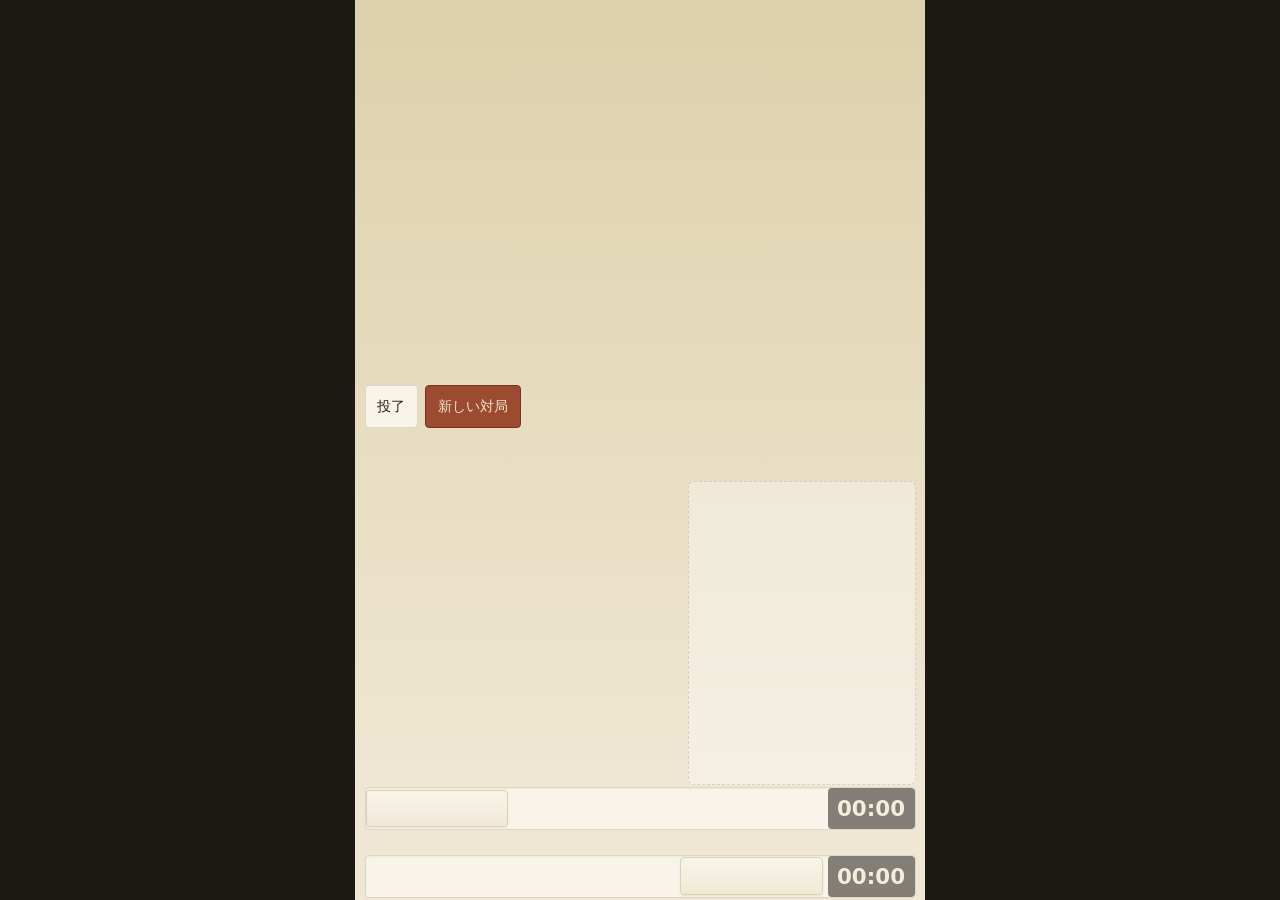
==== web/index.html @ 3ec2415a "Add files via upload" ====
<!DOCTYPE html>
<html lang="ja">
<head>
  <meta charset="UTF-8">
  <meta name="viewport" content="width=device-width, initial-scale=1.0, maximum-scale=1.0, user-scalable=no, viewport-fit=cover">
  <title>Character Shogi AI</title>
  <link rel="stylesheet" href="./css/app.css">
  <link rel="stylesheet" href="./css/vendor-player-info.css">
  <link rel="stylesheet" href="./css/vendor-board.css">
</head>
<body>
  <div id="app-frame">
    <!-- 対戦相手の帯: 右上にキャラ（表情差分）。左は将来の吹き出し・メッセージ欄 -->
    <div id="stage-band" class="stage-band">
      <div class="stage-panel">
        <div id="status-line" class="status-line"></div>
        <div id="status-sub" class="status-sub"></div>
        <div class="stage-controls">
          <button id="btn-resign" class="stage-btn" type="button">投了</button>
          <button id="btn-new" class="stage-btn stage-btn--primary" type="button">新しい対局</button>
        </div>
      </div>
      <div id="character-slot" class="character-slot" data-expression="normal">
        <span class="character-slot-label"></span>
      </div>
    </div>
    <!-- 対戦相手: 名前・持ち駒・経過時間（右上） -->
    <div class="player-info player-info--opponent">
      <div class="player-info-box">
        <span id="opponent-label" class="player-label"></span>
        <span id="opponent-name" class="player-name"></span>
      </div>
      <div id="opponent-hand" class="hand-pieces-container"></div>
      <div id="opponent-clock" class="player-clock" aria-label="対戦相手の経過時間">00:00</div>
    </div>
    <div id="board" class="board-container"></div>
    <!-- 自分: 持ち駒・名前・経過時間（右下） -->
    <div class="player-info player-info--self">
      <div id="self-hand" class="hand-pieces-container"></div>
      <div class="player-info-box">
        <span id="self-label" class="player-label"></span>
        <span id="self-name" class="player-name"></span>
      </div>
      <div id="self-clock" class="player-clock" aria-label="自分の経過時間">00:00</div>
    </div>
  </div>
  <script type="module" src="./js/main.js"></script>
</body>
</html>
---- web/css/app.css ----
/* Character Shogi AI — web 版の外枠・独自部品（盤・持ち駒の見た目は vendor-*.css の流用） */
:root {
  /* 色は shogi-kifu-narabe css/style.css のデザイン変数（vendor-*.css が参照する） */
  --paper:        #efe7d2;
  --paper-deep:   #ddd0ac;
  --surface:      #f8f4e9;
  --surface-2:    #f0e9d6;
  --sumi:         #231f18;
  --sumi-soft:    #6b6252;
  --sumi-line:    rgba(35,31,24,0.14);
  --bengara:      #9c4a30;
  --bengara-deep: #723420;
  /* 対戦相手の帯（キャラ置き場）の高さ。layout.js が実測して盤の大きさを決める */
  --stage-h: clamp(5.5rem, 15dvh, 9rem);
}
* { margin: 0; padding: 0; box-sizing: border-box; -webkit-tap-highlight-color: transparent; }
html { font-size: clamp(14px, 3.6vmin + 4px, 19px); }
html, body { width: 100%; height: 100%; overflow: hidden; background: #1c1814; color: var(--sumi); font-family: system-ui, -apple-system, "Hiragino Sans", "Yu Gothic", sans-serif; }
body { display: flex; justify-content: center; touch-action: manipulation; -webkit-user-select: none; user-select: none; -webkit-touch-callout: none; }
#app-frame {
  width: 100%; max-width: 30rem; height: 100dvh; display: flex; flex-direction: column;
  padding-top: env(safe-area-inset-top, 0px); padding-bottom: env(safe-area-inset-bottom, 0px);
  background: var(--paper);
}
.stage-band { flex: 1 1 var(--stage-h); min-height: var(--stage-h); display: flex; justify-content: space-between; align-items: flex-end; padding: 0 0.5rem; background: linear-gradient(180deg, var(--paper-deep), var(--paper)); }
.stage-panel { flex: 1; min-width: 0; align-self: center; display: flex; flex-direction: column; gap: 0.25rem; padding-right: 0.5rem; }
.status-line { font-size: 1rem; font-weight: 700; line-height: 1.3; color: var(--sumi); overflow-wrap: anywhere; }
.status-line--alert { color: var(--bengara-deep); }
.status-sub { min-height: 1.1em; font-size: 0.75rem; line-height: 1.3; color: var(--sumi-soft); overflow-wrap: anywhere; }
.stage-controls { display: flex; flex-wrap: wrap; gap: 0.375rem; margin-top: 0.125rem; }
.stage-btn { min-height: 2.25rem; padding: 0 0.625rem; white-space: nowrap; font: inherit; font-size: 0.75rem; color: var(--sumi); background: var(--surface); border: 1px solid var(--sumi-line); border-radius: 4px; cursor: pointer; touch-action: manipulation; }
.stage-btn:active { background: var(--surface-2); }
.stage-btn[disabled] { opacity: 0.4; cursor: default; }
.stage-btn--primary { color: var(--paper); background: var(--bengara); border-color: var(--bengara-deep); }
.stage-btn--primary:active { background: var(--bengara-deep); }
.character-slot { flex: 0 0 auto; height: 100%; max-height: 16rem; aspect-ratio: 3 / 4; display: flex; align-items: center; justify-content: center; border: 1px dashed var(--sumi-line); border-radius: 6px; color: var(--sumi-soft); font-size: 0.75rem; background: rgba(255,255,255,0.35); }
.player-clock { flex: 0 0 auto; align-self: stretch; display: flex; align-items: center; margin-left: 0.25rem; padding: 0 0.5rem; font-variant-numeric: tabular-nums; font-weight: 700; font-size: 1.125rem; color: var(--paper); background: var(--sumi); border-radius: 4px; }
/* 盤は幅で頭打ちのとき、余った高さはキャラ帯が受ける（盤を縦に引き伸ばさない） */
#board.board-container { flex: 0 0 auto; }

/* 手番の側の時計を強調する */
.player-clock { transition: background-color 0.15s, opacity 0.15s; opacity: 0.55; }
.player-clock--active { opacity: 1; background: var(--bengara-deep); }

/* 動ける先の印（盤の上に重ねる。タップは盤が受ける） */
.target-marks-layer { position: absolute; inset: 0; pointer-events: none; }
.target-mark { position: absolute; display: flex; align-items: center; justify-content: center; pointer-events: none; }
.target-mark--move::after { content: ""; width: 28%; height: 28%; border-radius: 50%; background: rgba(156, 74, 48, 0.55); }
.target-mark--capture::after { content: ""; width: 86%; height: 86%; border-radius: 50%; border: 0.22rem solid rgba(156, 74, 48, 0.7); box-sizing: border-box; }

/* 成り選択ポップアップ（流用元 css/style.css の .nari-popup* を、この repo のデザイン変数で作り直したもの） */
.nari-popup-overlay { position: fixed; inset: 0; display: flex; justify-content: center; align-items: center; z-index: 500; background: rgba(20, 20, 20, 0.45); -webkit-backdrop-filter: blur(2px); backdrop-filter: blur(2px); }
.nari-popup { display: flex; gap: 1rem; padding: 1.25rem; border-radius: 4px; background: var(--surface); box-shadow: 0 16px 48px rgba(40, 30, 15, 0.3); }
.nari-popup-btn { position: relative; display: flex; justify-content: center; align-items: center; width: 6.25rem; height: 8.75rem; overflow: hidden; border: 1px solid var(--paper-deep); border-radius: 4px; background: var(--surface); cursor: pointer; touch-action: manipulation; transition: background-color 0.15s; }
.nari-popup-btn:active { background: var(--surface-2); }
.nari-popup-btn--promote { border-color: var(--bengara); }
---- web/css/vendor-player-info.css ----
/* ③⑤ プレイヤー情報・持ち駒
   出典: shogi-kifu-narabe css/style.css 328〜533行（無改変の切り出し。差分管理は web/VENDOR.md） */
/* ---------- ③⑤プレイヤー情報 ---------- */
/* 名前＋持ち駒を一枚の駒台として扱う。
   修正（player-info高さ根本対応・cqw近似の廃止）:
   旧方式は「18cqw - 1.6875rem」のように、コンテナの"横幅"から駒台の高さを
   逆算するclamp式だった。これはiPhone/iPad miniのように盤が横幅で頭打ちになる
   画面では駒サイズとおおむね連動したが、iPad Proのように画面に余裕があり、
   盤が"縦（高さ）"側の制約で頭打ちになる画面では、横幅だけがまだ余っているため
   cqwが過大な値を返し、駒台がclamp上限に張り付いて分厚くなりすぎ、盤を圧迫していた
   （幅が同程度でも高さ律速か幅律速かで必要な駒台高さが変わるため、横幅だけを見る
   近似はどの上限値を選んでも縦横比次第でどこかの端末で破綻する）。
   そこで近似をやめ、main.js renderAll()が盤の実描画結果から算出する
   squareSize.height（駒1個の実ピクセル高さ、asset-fit.js getSquareSizePx）を
   そのつどCSS変数 --piece-h に反映し、駒台の高さはこの実測値から直接計算する。
   盤が幅・高さどちらの制約で頭打ちになっていても、--piece-hは常に「今実際に
   描画されている駒のサイズ」なので、駒台は駒がちょうど収まる最小限の高さになり、
   余った分は必ず盤の取り分に回る。
   修正（駒台の余白詰め・新規要望）: バッファ値は元々0.4375rem(7px @16pxフォント基準)
   だったが、実機（iPhone14/iPad mini）で駒台の見た目の余白が目立つとの指摘を受け、
   0.1875rem(3px @16pxフォント基準)まで詰めた。
   このバッファの当初の狙いは「盤上の座標ラベル（筋番号1〜9）との被り回避」だったが、
   実際にはその被り回避は.board-containerのpadding-top（座標ラベル専用の余白。
   下記.board-container参照）だけで完結しており、このバッファとは独立している。
   そのためここを詰めても座標ラベルとの被りは再発しない。詰めた後も駒台自体の
   見た目のゆとり（駒の角が枠線に接触して窮屈に見えるのを防ぐ最小限の呼吸代）
   として0.1875rem分は残す。
   端末間で変えない固定値である点は変わらない（--piece-h自体が実測連動のため、
   固定バッファのままで各端末に追従する）。
   子要素（.player-info-box / .hand-piece）は縦中央寄せのまま。
   親だけ伸ばし、名前欄・持ち駒の横幅・並びは変えない。 */
:root {
  --player-info-buffer: 0.1875rem;
}

.player-info {
  height: calc(var(--piece-h, 36px) + var(--player-info-buffer));
  min-height: 2.25rem;
  margin: 0.125rem 0.5rem;
  display: flex;
  align-items: center;
  padding: 0;
  flex-shrink: 0;
  gap: 0;
  border: 1px solid var(--sumi-line);
  border-radius: 4px;
  background: var(--surface);
  box-shadow: inset 0 1px 2px rgba(60,45,20,0.06);
  overflow: hidden;
}


.player-info--opponent {
  justify-content: flex-start;
}

.player-info--self {
  justify-content: flex-end;
}

/* 名前欄は固定幅ボックス化する。
   根拠：持ち駒を7種（歩香桂銀金角飛）すべて持った状態でもレイアウトが破綻しない
   幅を確保する必要がある。基準幅390px時の盤マス約39px角×7種で
   持ち駒欄は最大約275px必要なため、残りを名前欄に割り当てる。
   幅は clamp(5.375rem, 22vw, 7.5rem) の相対指定とし、狭幅でも持ち駒7種が潰れない。
   player-info.js側でこの幅に文字が収まるかを実測し、
   収まらない場合のみフォントサイズを段階的に縮小する。省略記号での切り捨ては
   行わない）。 */
.player-info-box {
  flex-shrink: 0;
  width: clamp(5.375rem, 22vw, 7.5rem);
  /* 修正（player-info高さ根本対応）: 親(.player-info)と同じ実測値ベースの式で
     連動させる。height:100%だけだと親のborder(1px×2)の影響で実寸がズレるため、
     親から2px（border分）を引いた式を明示して上下限を一致させる。
     中身は縦中央寄せのまま。
     修正（駒台の余白詰め・新規要望）: バッファを--player-info-buffer変数に統一。
     親.player-infoと必ず同じ値を使うことで上下限を一致させ続ける。 */
  height: calc(var(--piece-h, 36px) + var(--player-info-buffer) - 2px);
  min-height: 0;
  display: flex;
  flex-direction: column;
  align-items: center;
  justify-content: center;
  gap: 0.0625rem;
  padding: 0.125rem 0.25rem;
  border-radius: 4px;
  background: linear-gradient(180deg, var(--surface) 0%, var(--surface-2) 100%);
  border: 1px solid var(--paper-deep);
  box-shadow: 0 1px 2px rgba(0, 0, 0, 0.08);
  /* 対局者名を長押しすると、iOS標準の「コピー」テキスト選択メニューが立ち上がって
     しまう。コピーできても意味のあるデータではなく、UIの見た目を崩すだけの誤操作
     要因なので、盤・駒画像と同じ組み合わせ（user-select系＋-webkit-touch-callout:none）
     で確実に止める。 */
  user-select: none;
  -webkit-user-select: none;
  -webkit-touch-callout: none;
}

.player-label {
  /* 【不具合修正】画面幅が広がるほど文字が相対的に小さく見える問題への対応。
     .player-info-boxの幅は clamp(5.375rem, 22vw, 7.5rem) で画面幅に連動して
     広がるが、font-sizeが0.625remの固定値だったため、ボックスが広がる
     iPad miniのような大画面ほど、箱に対して文字が小さく見えていた。
     ボックス幅と同じ拡大率（5.375rem→7.5remは1.395倍）で文字サイズも
     広がるようclamp()化し、ボックスとほぼ同じ画面幅（約545px）で
     双方が上限に達するよう揃える。 */
  font-size: clamp(0.625rem, 2.558vw, 0.8721rem);
  line-height: 1.2;
  color: var(--bengara);
  font-weight: 600;
  letter-spacing: 0.02em;
  white-space: nowrap;
  /* 【不具合修正】親(.player-info-box)はflexboxのため、指定が無いと
     子要素は中身の幅をそのまま確保しようとし、labelEl.clientWidthが
     「実際に使える幅」ではなく「中身に必要な幅」を返してしまい、
     player-info.js側の縮小判定（scrollWidth <= clientWidth）が
     常にtrueになって機能しなくなる。.player-nameと同じく、
     親の幅で頭打ちにする指定が必要。 */
  max-width: 100%;
  overflow: hidden;
}

.player-label:empty {
  display: none;
}

/* 「先手/後手」部分。常に等倍を確保し、フォントサイズは一切操作しない
   （player-info.js側もこの前提で実装している）。 */
.player-label-side {
  white-space: nowrap;
}

/* 段級位部分。縮小対象。「先手/後手」の可読性を優先するため、
   色をsumi（本文の黒系）にして、赤系のsideラベルと視覚的に区別する
   （縮小されて読みにくくなりがちな段級位を、色でも見分けやすくする）。 */
.player-label-rank {
  display: inline-block;
  color: var(--sumi);
  white-space: nowrap;
}

.player-name {
  /* 【不具合修正】.player-labelと同じ理由・同じ考え方で、.player-info-box
     の幅拡大率(1.395倍)に合わせてclamp()化した。
     player-info.js側の縮小ロジック(PLAYER_NAME_FONT_SIZES)はem単位の
     相対倍率で動作するため、この基本フォントサイズが変わっても
     そのまま正しく機能する。 */
  font-size: clamp(0.875rem, 3.581vw, 1.2209rem);
  line-height: 1.25;
  color: var(--sumi);
  font-weight: 600;
  white-space: nowrap;
  max-width: 100%;
  overflow: hidden;
  text-overflow: clip;
}

.hand-pieces-container {
  flex: 1;
  display: flex;
  /* 持ち駒欄も player-info-box と同様、長押しでコピーメニューが立ち上がる誤操作を防ぐ。
     駒画像自体は既に個別にこの指定を持つが、余白部分（駒の無い枠内）を長押しした
     場合にも同じ挙動になるよう、コンテナ側にも指定しておく。 */
  user-select: none;
  -webkit-user-select: none;
  -webkit-touch-callout: none;
}

.hand-pieces {
  display: flex;
}

.hand-pieces--right {
  justify-content: flex-end;
}

.hand-pieces--left {
  justify-content: flex-start;
}

.hand-piece {
  position: relative;
  /* 持ち駒の背景は透明にし、駒画像の透過を活かす（選択時の背景は残す） */
  background-color: transparent;
  border-radius: 4px;
  cursor: pointer;
  flex-shrink: 0;
  /* 持ち駒タップ時もダブルタップズーム等のジェスチャーを抑止する */
  touch-action: manipulation;
}

.hand-piece--selected {
  background-color: rgba(156,74,48,0.14);
  box-shadow: 0 0 0 2px var(--bengara);
}

.hand-piece-count {
  position: absolute;
  bottom: 0.0625rem;
  right: 0.125rem;
  font-size: 0.6875rem;
  color: var(--surface);
  background-color: rgba(0, 0, 0, 0.7);
  padding: 0 0.1875rem;
  border-radius: 4px;
  pointer-events: none;
}
---- web/css/vendor-board.css ----
/* ④ 盤面
   出典: shogi-kifu-narabe css/style.css 534〜705行（無改変の切り出し。差分管理は web/VENDOR.md） */
/* ---------- ④盤面 ---------- */
.board-container {
  display: flex;
  justify-content: center;
  align-items: center;
  position: relative;
  /* contain設計の伸縮役。ヘッダー/バー/駒台/下部は固定高さのため、
     縦不足時はここが縮んでスクロールを出さない。 */
  flex: 1 1 auto;
  min-height: 0;
  min-width: 0;
  overflow: hidden;
  /* 上に筋の座標（数字）、右に段の座標（漢数字）を出すための最小限の余白。
     修正（レイアウト調整）: 盤の表示面積を優先し、必要最小限まで詰める。
     修正（筋番号ラベルの上半分が切れる不具合対応）: padding-topが
     ラベルのfont-size（0.625rem）とほぼ同じ値だったため、ラベル文字を
     この領域の中央に配置しても、文字の実際の描画高さ（line-height等を
     含む）がわずかにpadding-topをはみ出し、overflow:hiddenで上半分が
     切れる余地が残っていた。0.625rem→0.875remに増やし、文字がはみ出さない
     余裕を持たせる（board-view.js renderCoordinates()のfileLabelTop計算と
     セットで、padding-topの実測値を使うためここを変えれば自動で追従する）。 */
  padding: 0.875rem 0.875rem 0.1875rem 0.25rem;
  touch-action: manipulation;
}

.board-wrap {
  /* 盤画像と同じ矩形を持つラッパー。pieces-layer / coordinate-label はこの要素の
     top:0,left:0,width:100%,height:100% を基準にするため、常に盤画像の実位置と一致する。
     asset-fit.jsのclientWidth基準計算はこの実表示サイズをそのまま使う。

     修正（盤サイズ根本対応・aspect-ratio依存の廃止）: 従来はwidth:100%+
     aspect-ratio+max-height:100%の組み合わせをブラウザに計算させていたが、
     .board-containerが横長（縦に対して幅が余る）領域になった場合に、
     この要素自体の枠サイズ（＝boardImageEl.clientWidthとして駒配置計算が
     参照する値）と、object-fit:containで実際に縮小表示される絵の見た目が
     食い違い、駒が盤の絵の外側にはみ出す不具合があった。
     そのため幅・高さは固定値をここでは指定せず、board-view.jsの
     syncBoardWrapSize()がrenderBoard()のたびに.board-containerの実測
     clientWidth/clientHeightから「アスペクト比を保って収まる最大サイズ」を
     計算し、style.width/style.heightとして直接px指定する
     （このブロックにwidth/height/aspect-ratio/max-width/max-heightを
     置かないこと。JS側のpx指定と二重に効くと優先順位でどちらが勝つか
     不明瞭になり、同じ種類のズレを再発させる恐れがある）。 */
  position: relative;
  display: block;
  margin: auto;
}

.board-image {
  /* 元画像(878x960)のアスペクト比を保つ。board-layout.jsonの margin_ratio / cell_ratio は
     このアスペクト比のまま表示される前提で実測されているため、正方形に固定したり
     object-fit: cover でクロップしたりすると、マス目の実測比率と実際の表示がズレる。 */
  width: 100%;
  height: 100%;
  object-fit: contain;
  display: block;
  max-height: 100%;
  user-select: none;
  -webkit-user-select: none;
  /* 修正②: iOS Safariで長押しすると出る「画像を保存」等のコールアウトメニューを抑制する。
     user-select:noneだけでは防げず、-webkit-touch-calloutの指定が必要。 */
  -webkit-touch-callout: none;
}

.pieces-layer {
  position: absolute;
  top: 0;
  left: 0;
  width: 100%;
  height: 100%;
  pointer-events: none;
  /* 修正②: 駒素材も配布素材のため、盤画像と同様に長押し保存を抑制する（念のための統一対応） */
  user-select: none;
  -webkit-user-select: none;
  -webkit-touch-callout: none;
}

/* テクスチャ盤（画像に線が焼き込まれていない盤）用の格子線・星オーバーレイ。
   board-image の直後に挿入され、pieces-layer / square-highlights-layer より
   下に敷かれる（駒・ハイライトが線の上に来る）。 */
.grid-overlay-layer {
  position: absolute;
  top: 0;
  left: 0;
  width: 100%;
  height: 100%;
  pointer-events: none;
}

.board-piece {
  position: absolute;
  cursor: pointer;
  pointer-events: auto;
  display: flex;
  align-items: center;
  justify-content: center;
  background-color: transparent;
  user-select: none;
  -webkit-user-select: none;
  -webkit-touch-callout: none;
}

/* 修正③（新規要望）: 選択中マスは「直前に動いた駒の移動元」と同系色（淡い白）とし、
   下記 selected-blink アニメーションで点滅させる。
   以前は赤系の固定背景、その後さらに黄系点滅（.board-piece--last-move）と誤って
   同じキーフレームを共有していた時期があったが、白系に統一する方針を明確にし、
   専用のキーフレーム（selected-blink）に分離した。
   なお .board-piece--last-move（直前に動いた駒の黄色点滅）自体は廃止済み。
   移動先マスの表現は placeSquareHighlights() が描く静的な背景ハイライト
   （.board-square-highlight--to、濃い淡い白）に一本化している。 */
.board-piece--selected {
  animation: selected-blink 1.4s ease-in-out infinite;
  border-radius: 4px;
}

@keyframes selected-blink {
  0%, 100% {
    background-color: rgba(255, 255, 255, 0.08);
  }
  50% {
    background-color: rgba(255, 255, 255, 0.45);
  }
}

/* 修正③（新規要望）: 直前に指した手の「移動元マス」「移動先マス（現在位置）」の
   ハイライト。移動元は空マスになっていることが多いため、駒要素とは別に
   マス背景専用のレイヤー要素（.board-square-highlight）として描画する
   （js/ui/board-view.js placeSquareHighlights() 参照）。
   移動元＝淡い白、移動先（現在位置）＝それよりやや濃い淡い白、で明確に区別する。
   静的な背景色のみでアニメーションは付けない（動く点滅は選択中/直前手駒側に譲る）。 */
.board-square-highlight {
  position: absolute;
  pointer-events: none;
  border-radius: 4px;
}

.board-square-highlight--from {
  background-color: rgba(255, 255, 255, 0.28);
}

.board-square-highlight--to {
  background-color: rgba(255, 255, 255, 0.48);
}

.board-piece img {
  pointer-events: none;
}

.coordinate-label {
  position: absolute;
  font-size: 0.625rem;
  color: var(--sumi);
  transform: translate(-50%, -50%);
  pointer-events: none;
  /* 修正⑨（新規要望）: 盤の周囲の筋・段の数字もコピー可能な状態だったため抑止する。
     コピーできるメリットはない一方、長押しでテキスト選択されると操作の邪魔になる。
     盤・駒と同じ3種（user-select系＋-webkit-touch-callout:none）で確実に止める。
     pointer-events:none はタップを盤に素通しするための指定で、本指定とは別目的。 */
  user-select: none;
  -webkit-user-select: none;
  -webkit-touch-callout: none;
  z-index: 10;
}

.coordinate-label--file {
  top: 0;
}

.coordinate-label--rank {
  left: 100%;
}
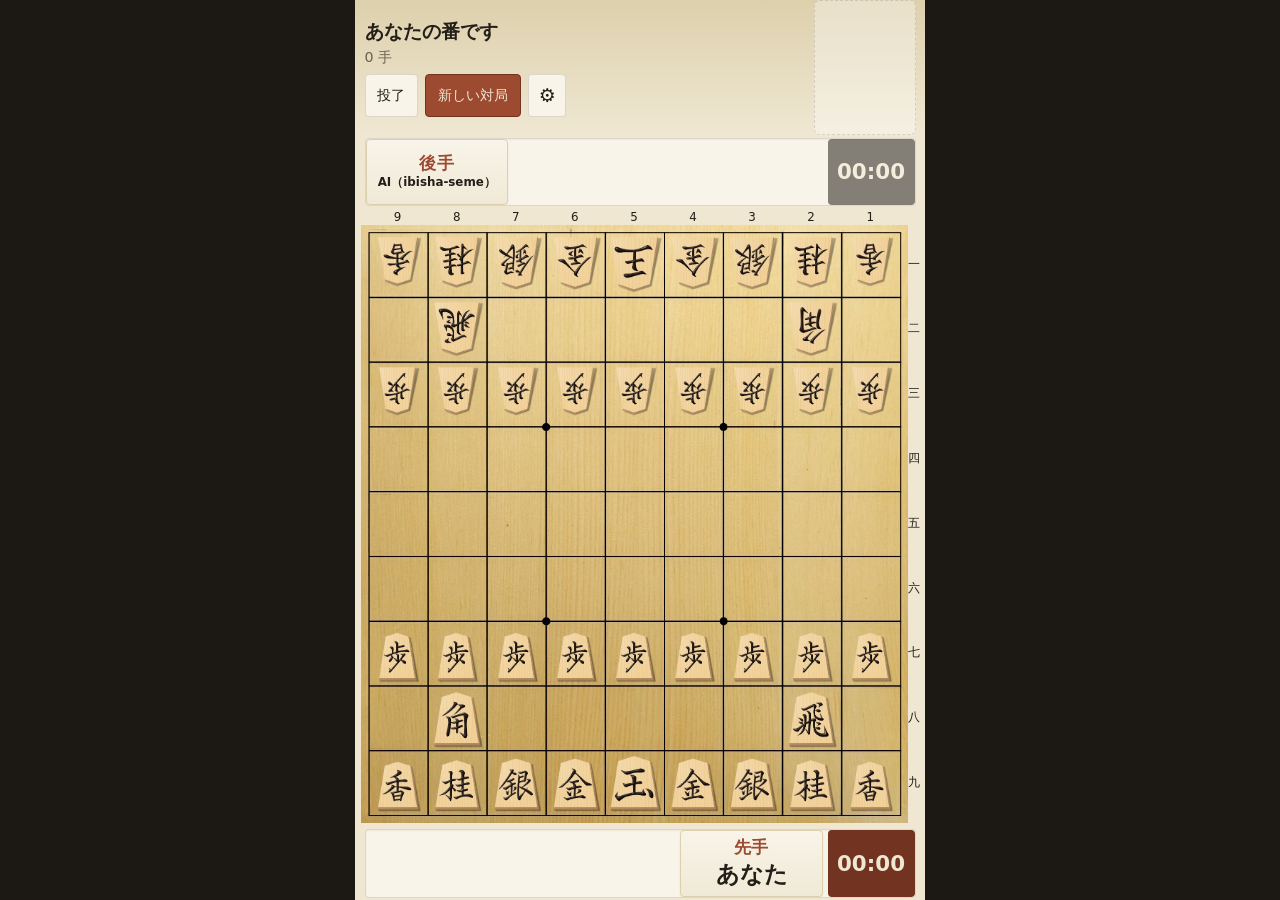
==== commit e7d5e26f: "Phase5 E完了まで" ====
--- a/web/index.html
+++ b/web/index.html
@@ -18,6 +18,7 @@
         <div class="stage-controls">
           <button id="btn-resign" class="stage-btn" type="button">投了</button>
           <button id="btn-new" class="stage-btn stage-btn--primary" type="button">新しい対局</button>
+          <button id="btn-menu" class="stage-btn stage-btn--icon" type="button" aria-label="設定と対局ログ">⚙</button>
         </div>
       </div>
       <div id="character-slot" class="character-slot" data-expression="normal">
--- a/web/css/app.css
+++ b/web/css/app.css
@@ -54,3 +54,30 @@
 .nari-popup-btn { position: relative; display: flex; justify-content: center; align-items: center; width: 6.25rem; height: 8.75rem; overflow: hidden; border: 1px solid var(--paper-deep); border-radius: 4px; background: var(--surface); cursor: pointer; touch-action: manipulation; transition: background-color 0.15s; }
 .nari-popup-btn:active { background: var(--surface-2); }
 .nari-popup-btn--promote { border-color: var(--bengara); }
+
+/* 設定・ログのシート（全画面） */
+.sheet-overlay { position: fixed; inset: 0; z-index: 600; display: flex; justify-content: center; background: rgba(20, 20, 20, 0.45); }
+.sheet-overlay[hidden] { display: none; }
+.sheet { width: 100%; max-width: 32rem; height: 100%; display: flex; flex-direction: column; background: var(--paper); padding-top: env(safe-area-inset-top, 0px); }
+.sheet-head { display: flex; align-items: center; justify-content: space-between; gap: 0.5rem; padding: 0.5rem 0.75rem; border-bottom: 1px solid var(--paper-deep); }
+.sheet-tabs { display: flex; gap: 0.25rem; }
+.sheet-tab { min-height: 2.25rem; padding: 0 0.875rem; font: inherit; font-size: 0.9375rem; color: var(--sumi-soft); background: transparent; border: 0; border-bottom: 2px solid transparent; cursor: pointer; touch-action: manipulation; }
+.sheet-tab--on { color: var(--sumi); font-weight: 700; border-bottom-color: var(--bengara); }
+.sheet-body { flex: 1; min-height: 0; overflow-y: auto; -webkit-overflow-scrolling: touch; padding: 0.5rem 0.75rem 1rem; user-select: text; -webkit-user-select: text; }
+.sheet-pane[hidden] { display: none; }
+.sheet-group { margin: 1rem 0 0.25rem; font-size: 0.8125rem; font-weight: 700; color: var(--bengara-deep); }
+.sheet-row { display: flex; flex-direction: column; gap: 0.25rem; padding: 0.375rem 0; }
+.sheet-label { font-size: 0.8125rem; color: var(--sumi); }
+.sheet-input { width: 100%; min-height: 2.5rem; padding: 0.25rem 0.5rem; font: inherit; font-size: 16px; color: var(--sumi); background: var(--surface); border: 1px solid var(--sumi-line); border-radius: 4px; box-sizing: border-box; }
+.sheet-hint { font-size: 0.75rem; color: var(--sumi-soft); line-height: 1.4; }
+.sheet-note { margin: 0.75rem 0; font-size: 0.75rem; line-height: 1.5; color: var(--sumi-soft); }
+.sheet-foot { display: flex; flex-direction: column; gap: 0.375rem; padding: 0.5rem 0.75rem calc(0.5rem + env(safe-area-inset-bottom, 0px)); border-top: 1px solid var(--paper-deep); background: var(--paper); }
+.sheet-foot[hidden] { display: none; }
+.sheet-error { min-height: 1.1em; font-size: 0.8125rem; line-height: 1.4; color: var(--bengara-deep); }
+.sheet-apply { min-height: 2.75rem; font-size: 0.9375rem; }
+.sheet-log-top { display: flex; align-items: center; justify-content: space-between; gap: 0.5rem; }
+.sheet-log { margin: 0.5rem 0; padding: 0.625rem 0.75rem; background: var(--surface); border: 1px solid var(--paper-deep); border-radius: 4px; }
+.sheet-log-title { font-size: 0.875rem; font-weight: 700; color: var(--sumi); }
+.sheet-log-detail { margin-top: 0.125rem; font-size: 0.8125rem; color: var(--sumi-soft); }
+.sheet-log-actions { display: flex; flex-wrap: wrap; gap: 0.375rem; margin-top: 0.5rem; }
+.stage-btn--icon { padding: 0 0.5rem; font-size: 1rem; }
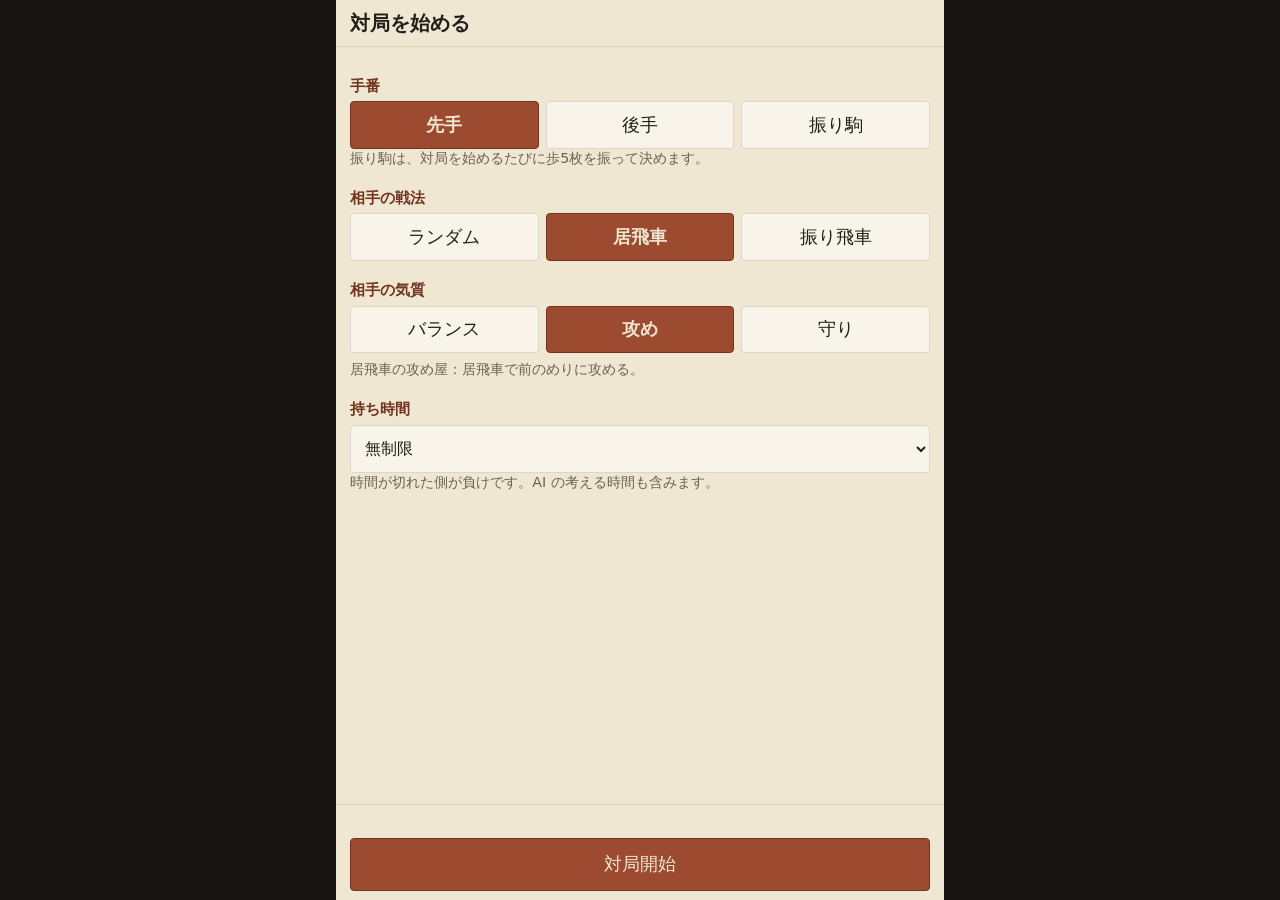
==== commit e10fb8d3: "待ったボタンや開始画面の作成" ====
--- a/web/index.html
+++ b/web/index.html
@@ -16,6 +16,7 @@
         <div id="status-line" class="status-line"></div>
         <div id="status-sub" class="status-sub"></div>
         <div class="stage-controls">
+          <button id="btn-takeback" class="stage-btn" type="button" disabled>待った</button>
           <button id="btn-resign" class="stage-btn" type="button">投了</button>
           <button id="btn-new" class="stage-btn stage-btn--primary" type="button">新しい対局</button>
           <button id="btn-menu" class="stage-btn stage-btn--icon" type="button" aria-label="設定と対局ログ">⚙</button>
--- a/web/css/app.css
+++ b/web/css/app.css
@@ -81,3 +81,18 @@
 .sheet-log-detail { margin-top: 0.125rem; font-size: 0.8125rem; color: var(--sumi-soft); }
 .sheet-log-actions { display: flex; flex-wrap: wrap; gap: 0.375rem; margin-top: 0.5rem; }
 .stage-btn--icon { padding: 0 0.5rem; font-size: 1rem; }
+
+/* 開始画面・2択ダイアログ・待ったボタン */
+.start-overlay { z-index: 650; }
+.start-title { font-size: 1.0625rem; font-weight: 700; color: var(--sumi); }
+.seg { display: flex; gap: 0.375rem; }
+.seg-btn { flex: 1 1 0; min-height: 2.5rem; padding: 0 0.5rem; font: inherit; font-size: 0.9375rem; color: var(--sumi); background: var(--surface); border: 1px solid var(--sumi-line); border-radius: 4px; cursor: pointer; touch-action: manipulation; }
+.seg-btn--on { color: var(--paper); background: var(--bengara); border-color: var(--bengara-deep); font-weight: 700; }
+.start-persona { margin: 0.375rem 0 0; }
+.start-custom[hidden] { display: none; }
+.dialog-overlay { position: fixed; inset: 0; z-index: 700; display: flex; justify-content: center; align-items: center; padding: 1rem; background: rgba(20, 20, 20, 0.45); }
+.dialog { width: 100%; max-width: 20rem; padding: 1rem; background: var(--paper); border-radius: 6px; box-shadow: 0 4px 16px rgba(0, 0, 0, 0.3); }
+.dialog-message { margin: 0 0 1rem; font-size: 1rem; line-height: 1.5; color: var(--sumi); }
+.dialog-actions { display: flex; flex-direction: column; gap: 0.5rem; }
+.dialog-actions .stage-btn { min-height: 2.75rem; font-size: 0.9375rem; }
+.player-clock--low { color: #ffd6d0; }
